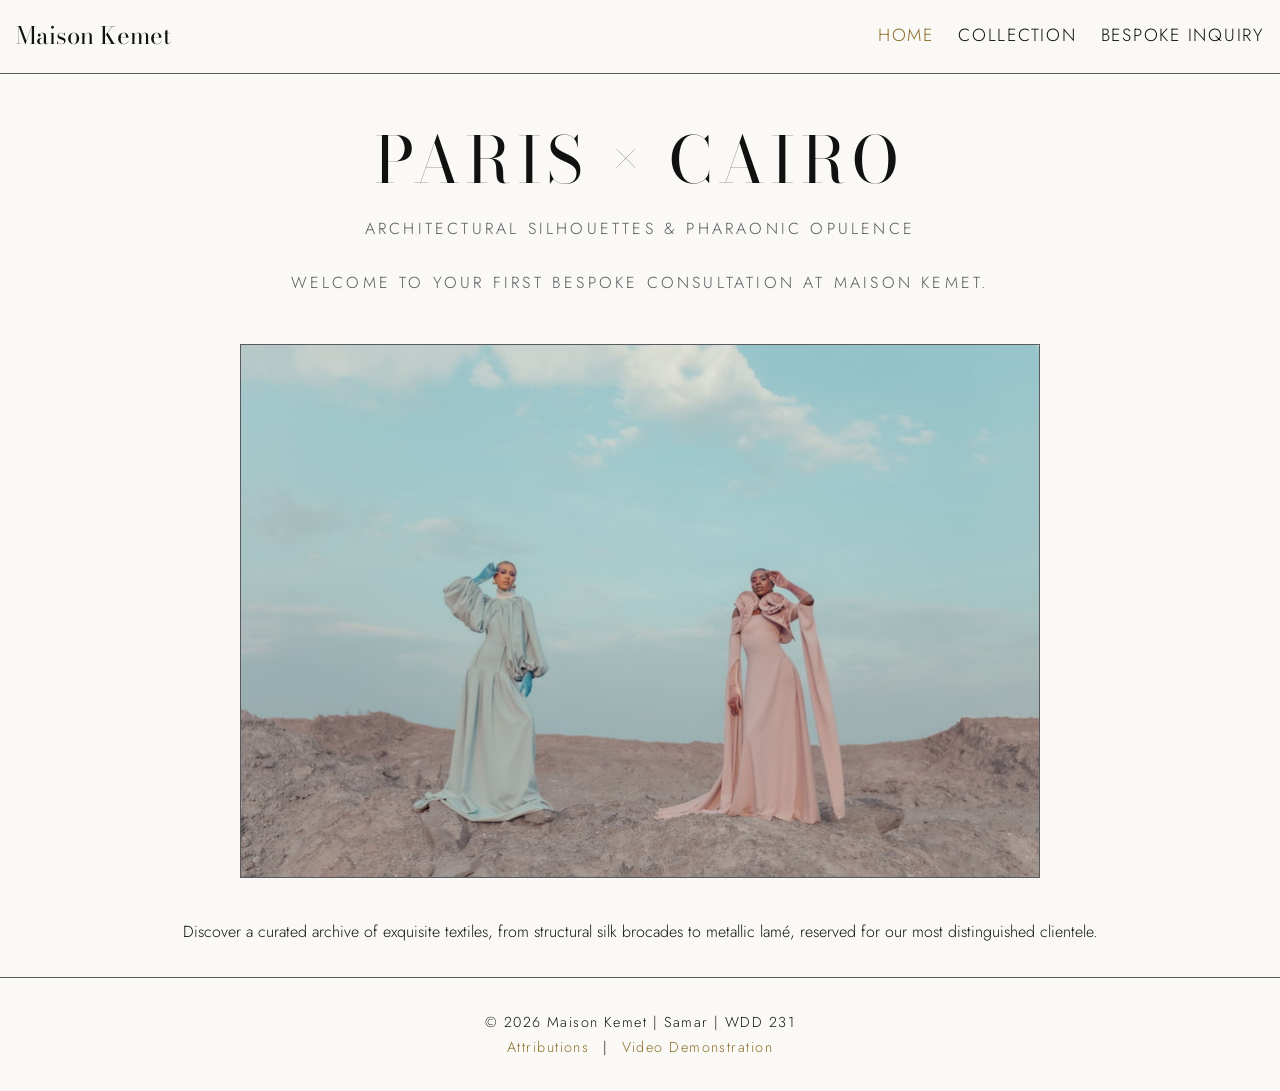
==== finalproject/index.html @ 75d87e87 "Final project complete with video links" ====
<!DOCTYPE html>
<html lang="en-US">
<head>
    <meta charset="utf-8">
    <meta name="viewport" content="width=device-width, initial-scale=1">
    <title>Maison Kemet | Haute Couture Textiles</title>
    <meta name="description" content="Explore bespoke French-Egyptian textiles and architectural silhouettes at Maison Kemet.">
    <meta name="author" content="Samar">
    <meta property="og:title" content="Maison Kemet Couture">
    <meta property="og:type" content="website">
    <link rel="icon" href="images/favicon.ico?v=2" type="image/x-icon">
    
    <link rel="preconnect" href="https://fonts.googleapis.com">
    <link rel="preconnect" href="https://fonts.gstatic.com" crossorigin>
    <link href="https://fonts.googleapis.com/css2?family=Bodoni+Moda:ital,opsz,wght@0,6..96,400..900;1,6..96,400..900&family=Jost:wght@300;400;500&display=swap" rel="stylesheet">
    
    <link rel="stylesheet" href="css/style.css">
    <script type="module" src="js/main.js"></script>
</head>
<body>
    <header>
        <a href="index.html" class="logo">Maison Kemet</a>
        <button id="menu-btn" aria-label="Toggle navigation" aria-expanded="false">☰</button>
        <nav>
            <ul>
                <li><a href="index.html" class="active">Home</a></li>
                <li><a href="collection.html">Collection</a></li>
                <li><a href="bespoke.html">Bespoke Inquiry</a></li>
            </ul>
        </nav>
    </header>

    <main>
        <section class="hero">
            <h1>Paris × Cairo</h1>
            <p>Architectural Silhouettes & Pharaonic Opulence</p>
            <br>
            <p id="visit-message" class="highlight"></p>
        </section>
        
        <section style="text-align: center;">
            <img src="images/hero-placeholder.jpg" alt="Editorial fashion model in silk organza" loading="lazy" width="800" height="500" style="max-width:100%; height:auto; border: 1px solid var(--montaigne-grey);">
            <p style="margin-top: 2rem;">Discover a curated archive of exquisite textiles, from structural silk brocades to metallic lamé, reserved for our most distinguished clientele.</p>
        </section>
    </main>

    <footer>
        <p>&copy; 2026 Maison Kemet | Samar | WDD 231</p>
        <p>
            <a href="attributions.html">Attributions</a> | 
            <a href="https://youtube.com/your-video-link" target="_blank">Video Demonstration</a>
        </p>
    </footer>
</body>
</html>
---- finalproject/css/style.css ----
/* ==========================================
   CSS VARIABLES (From Proposal)
   ========================================== */
:root {
    --alabaster: #FAF9F6;      
    --obsidian: #111111;       
    --montaigne-grey: #595A5E; 
    --luxor-gold: #8B6D28;     
    --font-editorial: 'Bodoni Moda', serif;
    --font-modern: 'Jost', sans-serif;
}

/* ==========================================
   RESET & BASE
   ========================================== */
* {
    margin: 0;
    padding: 0;
    box-sizing: border-box;
}

body {
    font-family: var(--font-modern);
    background-color: var(--alabaster);
    color: var(--obsidian);
    line-height: 1.7;
    font-weight: 300;
    overflow-x: hidden; /* Prevent horizontal scroll */
}

h1, h2, h3 {
    font-family: var(--font-editorial);
    font-weight: 400;
    text-transform: uppercase;
}

/* ==========================================
   HEADER & RESPONSIVE NAVIGATION
   ========================================== */
header {
    background-color: var(--alabaster);
    border-bottom: 1px solid var(--montaigne-grey);
    padding: 1rem;
    display: flex;
    justify-content: space-between;
    align-items: center;
    flex-wrap: wrap;
}

.logo {
    font-family: var(--font-editorial);
    font-size: 1.5rem;
    text-decoration: none;
    color: var(--obsidian);
}

#menu-btn {
    background: none;
    border: none;
    font-size: 2rem;
    cursor: pointer;
    color: var(--obsidian);
}

nav {
    width: 100%;
}

nav ul {
    list-style: none;
    display: none; /* Hidden on mobile by default */
    flex-direction: column;
    text-align: center;
}

nav ul.open {
    display: flex; /* Shown when hamburger clicked */
}

nav ul li a {
    display: block;
    padding: 1rem;
    text-decoration: none;
    color: var(--obsidian);
    font-size: 1.1rem;
    text-transform: uppercase;
    letter-spacing: 0.1em;
}

nav ul li a:hover, nav ul li a.active {
    color: var(--luxor-gold);
}

/* ==========================================
   MAIN LAYOUT & COMPONENTS
   ========================================== */
main {
    max-width: 1200px;
    margin: 0 auto;
    padding: 2rem 1rem;
    min-height: 70vh;
}

.hero {
    text-align: center;
    margin-bottom: 3rem;
}

.hero h1 {
    font-size: clamp(2rem, 5vw, 4rem);
    letter-spacing: 0.1em;
}

.hero p {
    color: var(--montaigne-grey);
    letter-spacing: 0.2em;
    text-transform: uppercase;
}

/* Grid for JSON Data */
.fabric-grid {
    display: grid;
    grid-template-columns: repeat(auto-fit, minmax(280px, 1fr));
    gap: 2rem;
    margin-top: 2rem;
}

.fabric-card {
    border: 1px solid var(--montaigne-grey);
    padding: 1.5rem;
    text-align: center;
    background: #fff;
    transition: transform 0.3s ease;
}

.fabric-card:hover {
    transform: translateY(-5px);
    border-color: var(--luxor-gold);
}

.fabric-card button {
    margin-top: 1rem;
    padding: 0.5rem 1rem;
    background-color: var(--obsidian);
    color: var(--alabaster);
    border: none;
    cursor: pointer;
    font-family: var(--font-modern);
    text-transform: uppercase;
}

/* Modal Dialog */
dialog {
    margin: auto;
    padding: 2rem;
    border: 1px solid var(--luxor-gold);
    background: var(--alabaster);
    max-width: 500px;
    text-align: center;
}

dialog::backdrop {
    background: rgba(17, 17, 17, 0.8);
}

#close-modal {
    margin-top: 1.5rem;
    background: var(--montaigne-grey);
    color: #fff;
    border: none;
    padding: 0.5rem 1rem;
    cursor: pointer;
}

/* Forms */
form {
    display: flex;
    flex-direction: column;
    max-width: 600px;
    margin: 0 auto;
    gap: 1rem;
}

input, select, textarea {
    padding: 0.8rem;
    font-family: var(--font-modern);
    border: 1px solid var(--montaigne-grey);
    background: #fff;
}

button[type="submit"] {
    background-color: var(--luxor-gold);
    color: #fff;
    padding: 1rem;
    border: none;
    font-size: 1.1rem;
    cursor: pointer;
    text-transform: uppercase;
    letter-spacing: 0.1em;
}

/* Footer */
footer {
    text-align: center;
    padding: 2rem;
    border-top: 1px solid var(--montaigne-grey);
    font-size: 0.9rem;
    letter-spacing: 0.1em;
}

footer a {
    color: var(--luxor-gold);
    text-decoration: none;
    margin: 0 0.5rem;
}

/* ==========================================
   DESKTOP MEDIA QUERY
   ========================================== */
@media (min-width: 768px) {
    #menu-btn {
        display: none; /* Hide hamburger */
    }
    
    nav {
        width: auto;
    }

    nav ul {
        display: flex; /* Always show links */
        flex-direction: row;
        gap: 1.5rem;
    }
    
    nav ul li a {
        padding: 0;
    }
}
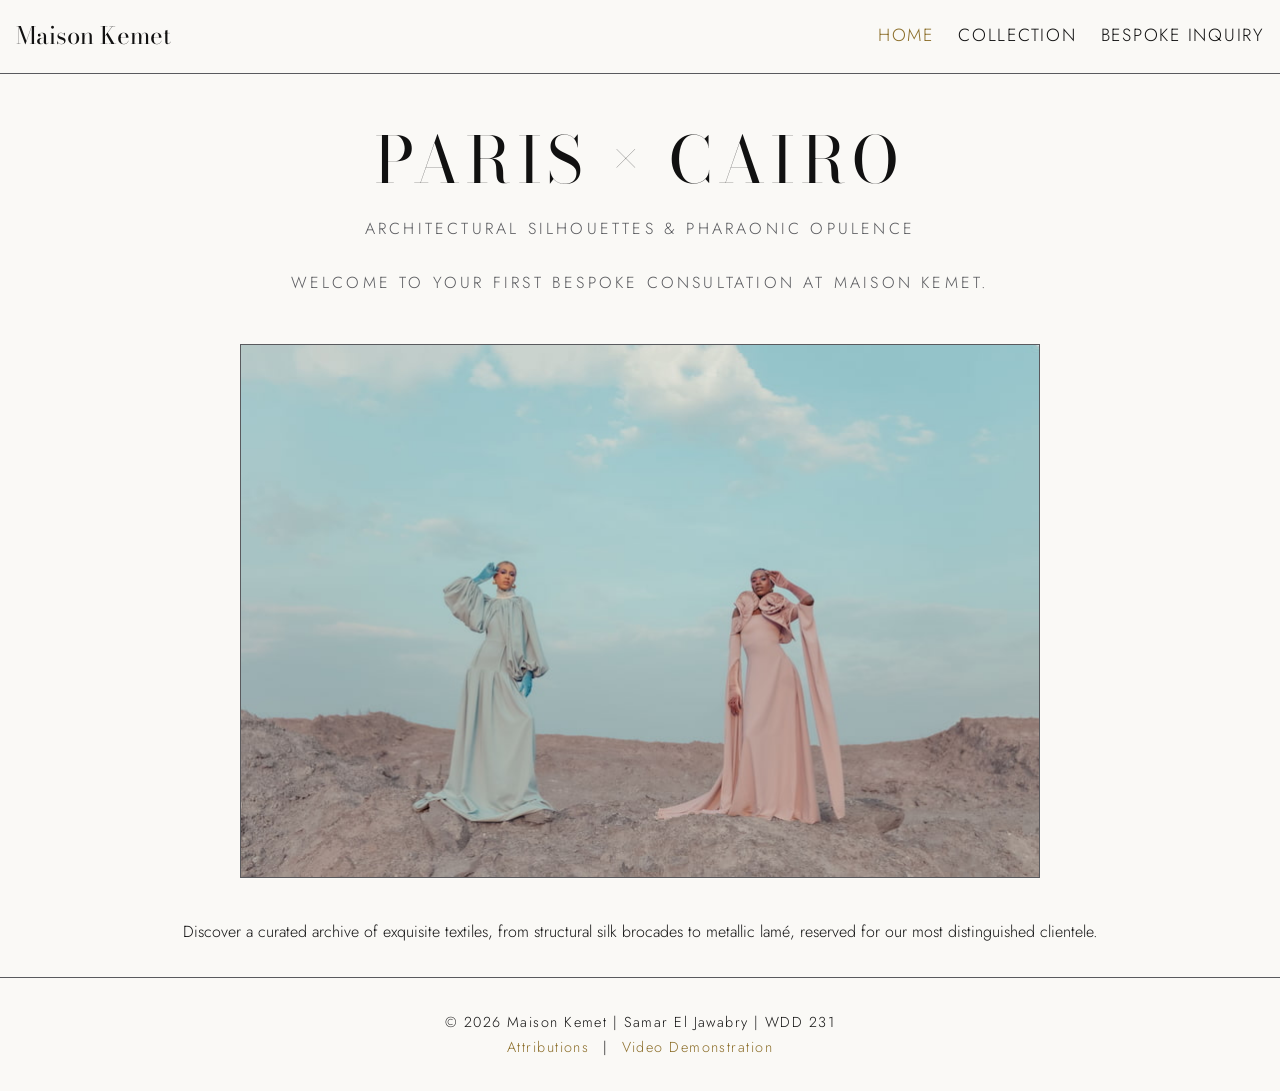
==== commit 173c6c6b: "Fixed folder structures and audit errors" ====
--- a/finalproject/index.html
+++ b/finalproject/index.html
@@ -1,21 +1,26 @@
 <!DOCTYPE html>
 <html lang="en-US">
 <head>
-    <meta charset="utf-8">
-    <meta name="viewport" content="width=device-width, initial-scale=1">
+    <meta charset="UTF-8">
+    <meta name="viewport" content="width=device-width, initial-scale=1.0">
     <title>Maison Kemet | Haute Couture Textiles</title>
     <meta name="description" content="Explore bespoke French-Egyptian textiles and architectural silhouettes at Maison Kemet.">
-    <meta name="author" content="Samar">
+    <meta name="author" content="Samar El Jawabry">
+    
     <meta property="og:title" content="Maison Kemet Couture">
-    <meta property="og:type" content="website">
-    <link rel="icon" href="images/favicon.ico?v=2" type="image/x-icon">
+    <meta property="og:description" content="Explore bespoke French-Egyptian textiles and architectural silhouettes at Maison Kemet.">
+    <meta property="og:image" content="https://sameljawabrybyui.github.io/wdd231/finalproject/images/hero-placeholder.jpg">
+    <meta property="og:url" content="https://sameljawabrybyui.github.io/wdd231/finalproject/index.html">
+    
+    <link rel="icon" href="images/favicon.ico" type="image/x-icon">
     
     <link rel="preconnect" href="https://fonts.googleapis.com">
     <link rel="preconnect" href="https://fonts.gstatic.com" crossorigin>
     <link href="https://fonts.googleapis.com/css2?family=Bodoni+Moda:ital,opsz,wght@0,6..96,400..900;1,6..96,400..900&family=Jost:wght@300;400;500&display=swap" rel="stylesheet">
     
-    <link rel="stylesheet" href="css/style.css">
-    <script type="module" src="js/main.js"></script>
+    <link rel="stylesheet" href="styles/style.css">
+    <link rel="stylesheet" href="styles/larger.css">
+    <script type="module" src="scripts/main.js"></script>
 </head>
 <body>
     <header>
@@ -38,17 +43,17 @@
             <p id="visit-message" class="highlight"></p>
         </section>
         
-        <section style="text-align: center;">
-            <img src="images/hero-placeholder.jpg" alt="Editorial fashion model in silk organza" loading="lazy" width="800" height="500" style="max-width:100%; height:auto; border: 1px solid var(--montaigne-grey);">
-            <p style="margin-top: 2rem;">Discover a curated archive of exquisite textiles, from structural silk brocades to metallic lamé, reserved for our most distinguished clientele.</p>
+        <section class="text-center">
+            <img src="images/hero-placeholder.jpg" alt="Editorial fashion model in silk organza" loading="lazy" width="800" height="500" class="hero-img">
+            <p class="mt-2">Discover a curated archive of exquisite textiles, from structural silk brocades to metallic lamé, reserved for our most distinguished clientele.</p>
         </section>
     </main>
 
     <footer>
-        <p>&copy; 2026 Maison Kemet | Samar | WDD 231</p>
+        <p>&copy; 2026 Maison Kemet | Samar El Jawabry | WDD 231</p>
         <p>
             <a href="attributions.html">Attributions</a> | 
-            <a href="https://youtube.com/your-video-link" target="_blank">Video Demonstration</a>
+            <a href="YOUR-VIDEO-LINK-HERE" target="_blank">Video Demonstration</a>
         </p>
     </footer>
 </body>
--- a/finalproject/styles/style.css
+++ b/finalproject/styles/style.css
@@ -0,0 +1,260 @@
+/* ==========================================
+   CSS VARIABLES (From Proposal)
+   ========================================== */
+:root {
+    --alabaster: #FAF9F6;      
+    --obsidian: #111111;       
+    --montaigne-grey: #595A5E; 
+    --luxor-gold: #8B6D28;     
+    --font-editorial: 'Bodoni Moda', serif;
+    --font-modern: 'Jost', sans-serif;
+}
+
+/* ==========================================
+   RESET & BASE
+   ========================================== */
+* {
+    margin: 0;
+    padding: 0;
+    box-sizing: border-box;
+}
+
+body {
+    font-family: var(--font-modern);
+    background-color: var(--alabaster);
+    color: var(--obsidian);
+    line-height: 1.7;
+    font-weight: 300;
+    overflow-x: hidden; /* Prevent horizontal scroll */
+}
+
+h1, h2, h3 {
+    font-family: var(--font-editorial);
+    font-weight: 400;
+    text-transform: uppercase;
+}
+
+/* ==========================================
+   HEADER & RESPONSIVE NAVIGATION
+   ========================================== */
+header {
+    background-color: var(--alabaster);
+    border-bottom: 1px solid var(--montaigne-grey);
+    padding: 1rem;
+    display: flex;
+    justify-content: space-between;
+    align-items: center;
+    flex-wrap: wrap;
+}
+
+.logo {
+    font-family: var(--font-editorial);
+    font-size: 1.5rem;
+    text-decoration: none;
+    color: var(--obsidian);
+}
+
+#menu-btn {
+    background: none;
+    border: none;
+    font-size: 2rem;
+    cursor: pointer;
+    color: var(--obsidian);
+}
+
+nav {
+    width: 100%;
+}
+
+nav ul {
+    list-style: none;
+    display: none; /* Hidden on mobile by default */
+    flex-direction: column;
+    text-align: center;
+}
+
+nav ul.open {
+    display: flex; /* Shown when hamburger clicked */
+}
+
+nav ul li a {
+    display: block;
+    padding: 1rem;
+    text-decoration: none;
+    color: var(--obsidian);
+    font-size: 1.1rem;
+    text-transform: uppercase;
+    letter-spacing: 0.1em;
+}
+
+nav ul li a:hover, nav ul li a.active {
+    color: var(--luxor-gold);
+}
+
+/* ==========================================
+   MAIN LAYOUT & COMPONENTS
+   ========================================== */
+main {
+    max-width: 1200px;
+    margin: 0 auto;
+    padding: 2rem 1rem;
+    min-height: 70vh;
+}
+
+.hero {
+    text-align: center;
+    margin-bottom: 3rem;
+}
+
+.hero h1 {
+    font-size: clamp(2rem, 5vw, 4rem);
+    letter-spacing: 0.1em;
+}
+
+.hero p {
+    color: var(--montaigne-grey);
+    letter-spacing: 0.2em;
+    text-transform: uppercase;
+}
+
+/* Grid for JSON Data */
+.fabric-grid {
+    display: grid;
+    grid-template-columns: repeat(auto-fit, minmax(280px, 1fr));
+    gap: 2rem;
+    margin-top: 2rem;
+}
+
+.fabric-card {
+    border: 1px solid var(--montaigne-grey);
+    padding: 1.5rem;
+    text-align: center;
+    background: #fff;
+    transition: transform 0.3s ease;
+}
+
+.fabric-card:hover {
+    transform: translateY(-5px);
+    border-color: var(--luxor-gold);
+}
+
+.fabric-card button {
+    margin-top: 1rem;
+    padding: 0.5rem 1rem;
+    background-color: var(--obsidian);
+    color: var(--alabaster);
+    border: none;
+    cursor: pointer;
+    font-family: var(--font-modern);
+    text-transform: uppercase;
+}
+
+/* Modal Dialog */
+dialog {
+    margin: auto;
+    padding: 2rem;
+    border: 1px solid var(--luxor-gold);
+    background: var(--alabaster);
+    max-width: 500px;
+    text-align: center;
+}
+
+dialog::backdrop {
+    background: rgba(17, 17, 17, 0.8);
+}
+
+#close-modal {
+    margin-top: 1.5rem;
+    background: var(--montaigne-grey);
+    color: #fff;
+    border: none;
+    padding: 0.5rem 1rem;
+    cursor: pointer;
+}
+
+/* Forms */
+form {
+    display: flex;
+    flex-direction: column;
+    max-width: 600px;
+    margin: 0 auto;
+    gap: 1rem;
+}
+
+input, select, textarea {
+    padding: 0.8rem;
+    font-family: var(--font-modern);
+    border: 1px solid var(--montaigne-grey);
+    background: #fff;
+}
+
+button[type="submit"] {
+    background-color: var(--luxor-gold);
+    color: #fff;
+    padding: 1rem;
+    border: none;
+    font-size: 1.1rem;
+    cursor: pointer;
+    text-transform: uppercase;
+    letter-spacing: 0.1em;
+}
+
+/* Footer */
+footer {
+    text-align: center;
+    padding: 2rem;
+    border-top: 1px solid var(--montaigne-grey);
+    font-size: 0.9rem;
+    letter-spacing: 0.1em;
+}
+
+footer a {
+    color: var(--luxor-gold);
+    text-decoration: none;
+    margin: 0 0.5rem;
+}
+
+/* ==========================================
+   DESKTOP MEDIA QUERY
+   ========================================== */
+@media (min-width: 768px) {
+    #menu-btn {
+        display: none; /* Hide hamburger */
+    }
+    
+    nav {
+        width: auto;
+    }
+
+    nav ul {
+        display: flex; /* Always show links */
+        flex-direction: row;
+        gap: 1.5rem;
+    }
+    
+    nav ul li a {
+        padding: 0;
+    }
+}
+
+/* Audit Fixes (Replacing Inline Styles) */
+.text-center { text-align: center; }
+.mt-2 { margin-top: 2rem; }
+.pt-5 { padding-top: 5rem; }
+.form-results-container {
+    margin: 2rem auto; 
+    max-width: 500px; 
+    text-align: left; 
+    background: #fff; 
+    padding: 2rem; 
+    border: 1px solid var(--montaigne-grey);
+}
+.return-link {
+    color: var(--luxor-gold); 
+    text-transform: uppercase;
+}
+.hero-img {
+    max-width: 100%; 
+    height: auto; 
+    border: 1px solid var(--montaigne-grey);
+}
--- a/finalproject/styles/larger.css
+++ b/finalproject/styles/larger.css
@@ -0,0 +1,6 @@
+/* larger.css - Satisfies the 2 CSS files requirement */
+@media (min-width: 768px) {
+    .hero h1 {
+        font-size: 4rem;
+    }
+}
